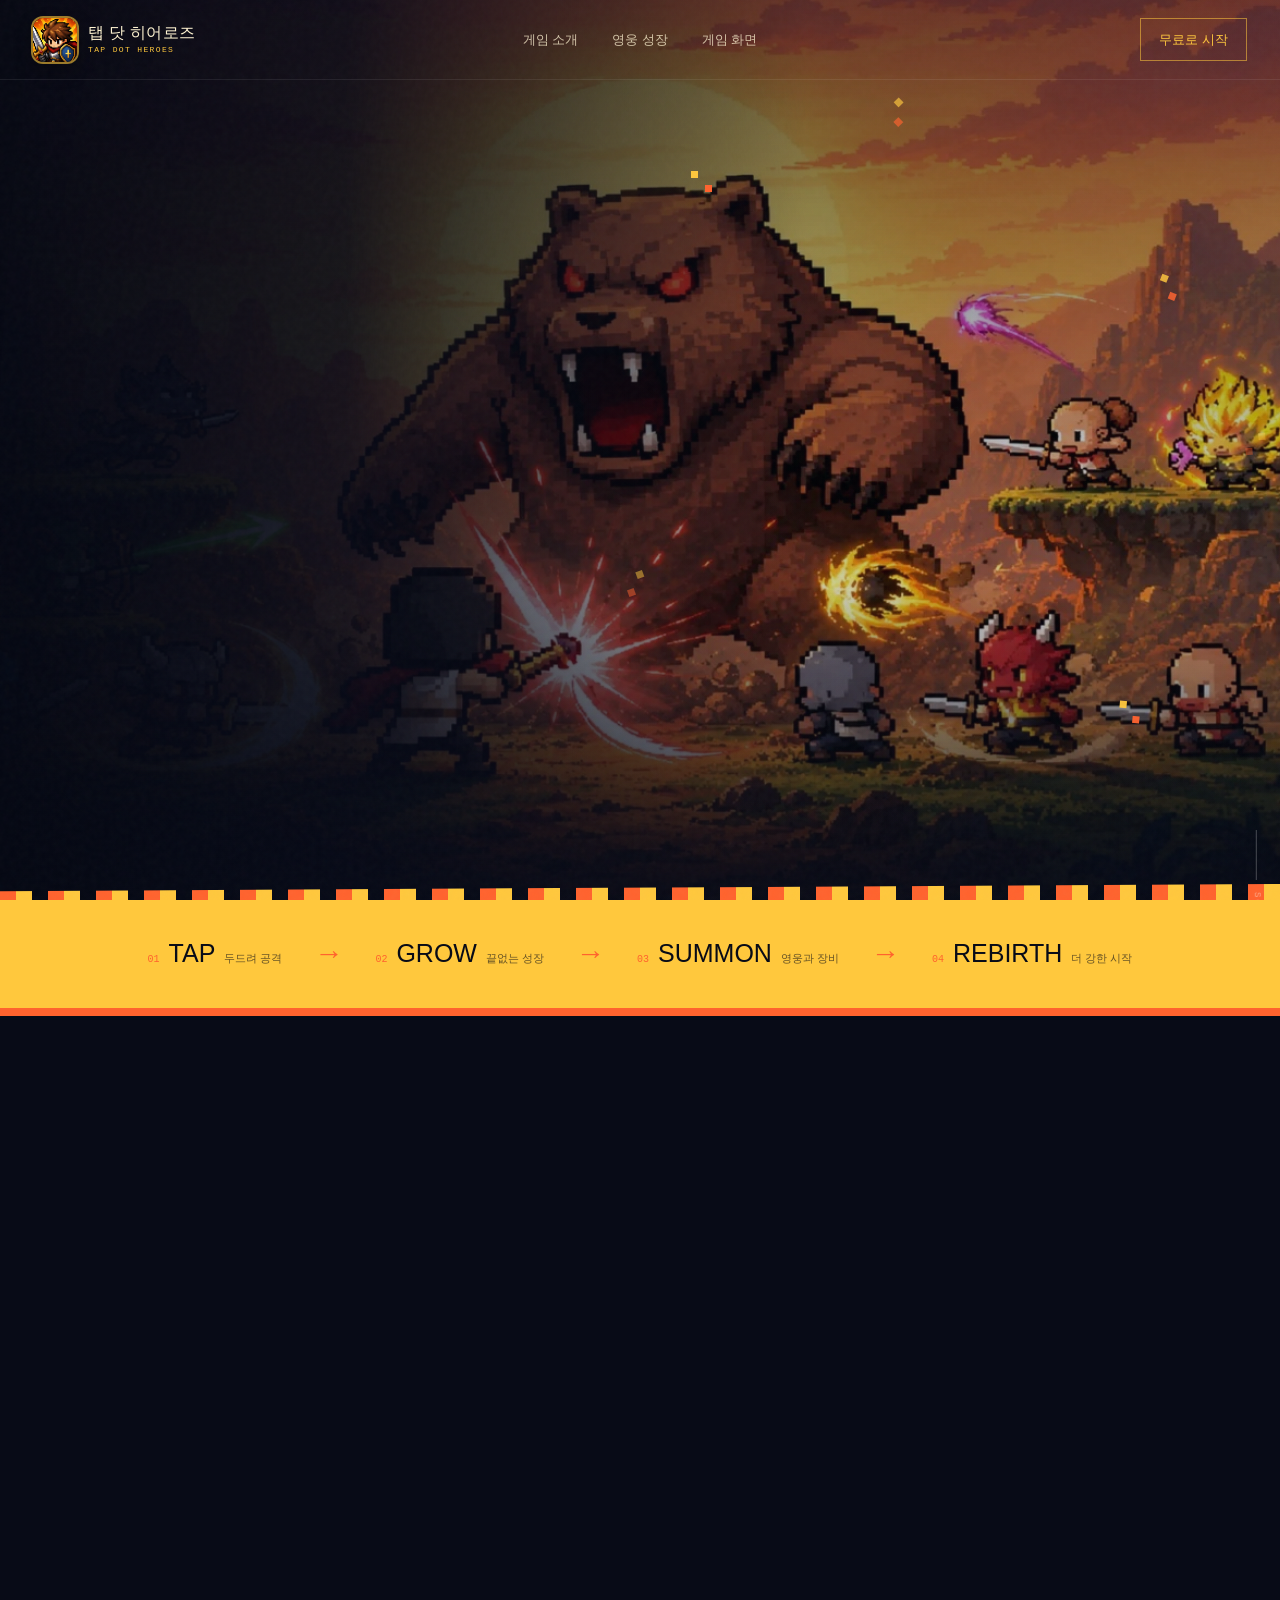
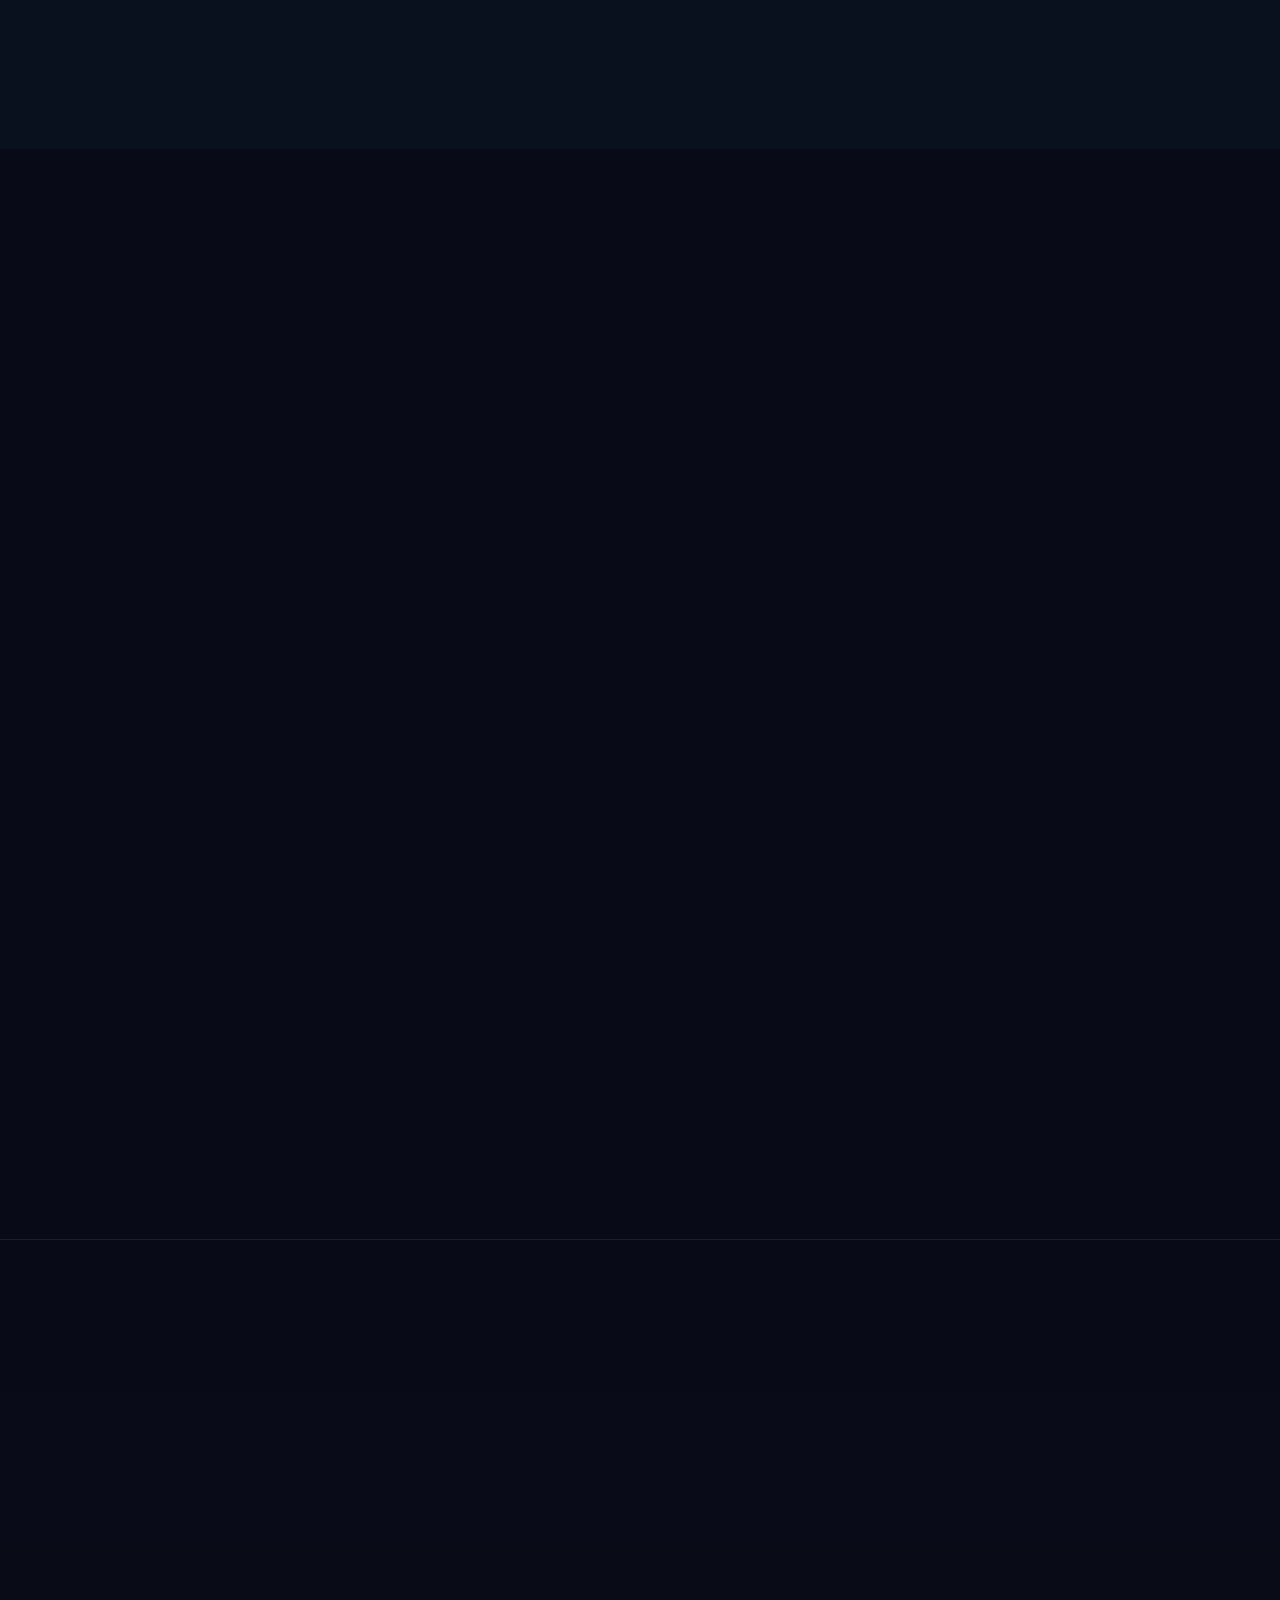
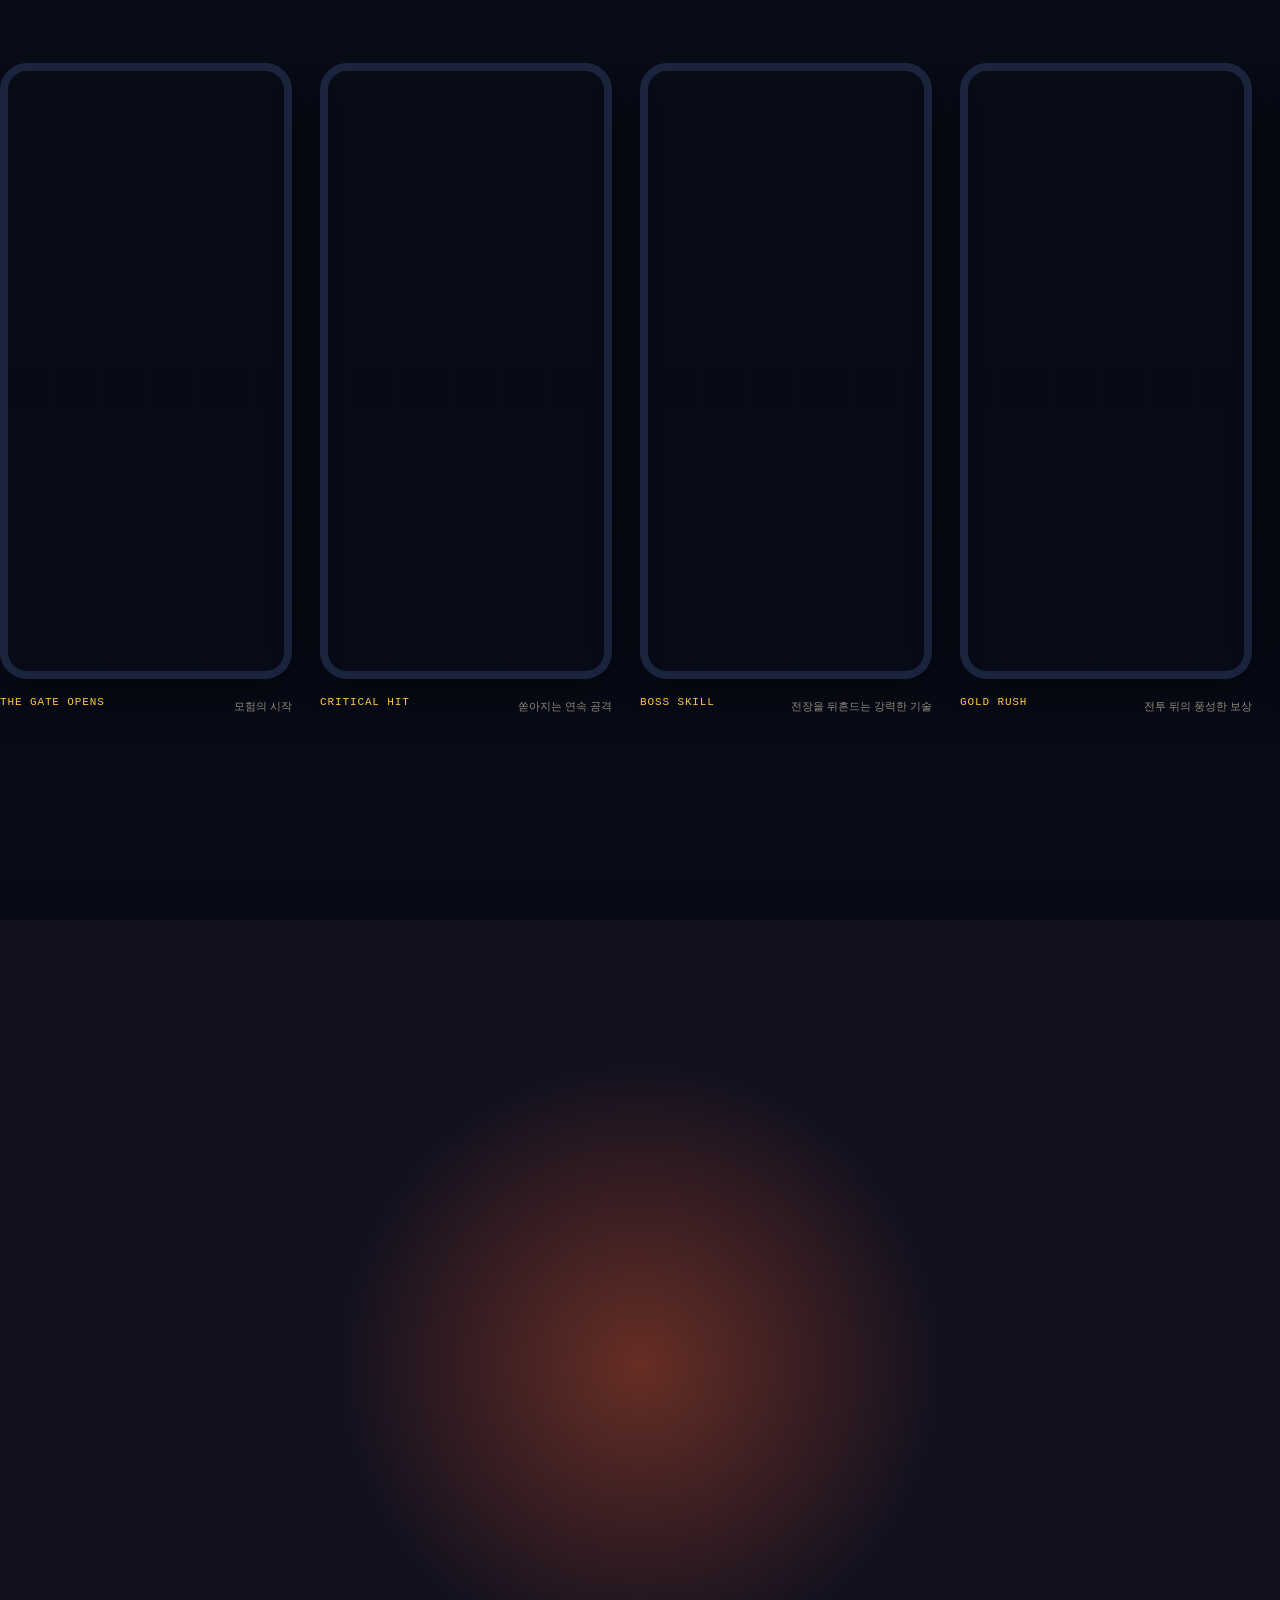
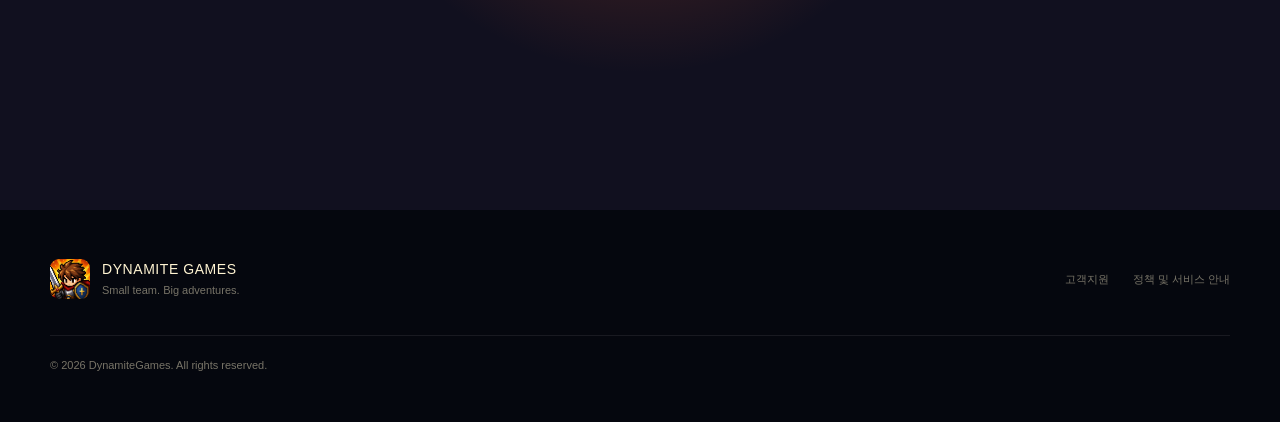
==== index.html @ 83c68916 "메인 index.html" ====
<!doctype html>
<html lang="ko">
<head>
  <meta charset="utf-8">
  <meta http-equiv="refresh" content="0; url=/games/tap-dot-heroes/">
  <link rel="canonical" href="https://dynamitegames.kr/games/tap-dot-heroes/">
  <title>Dynamite Games</title>
</head>
<body>
  <a href="/games/tap-dot-heroes/">탭 닷 히어로즈</a>
</body>
</html>
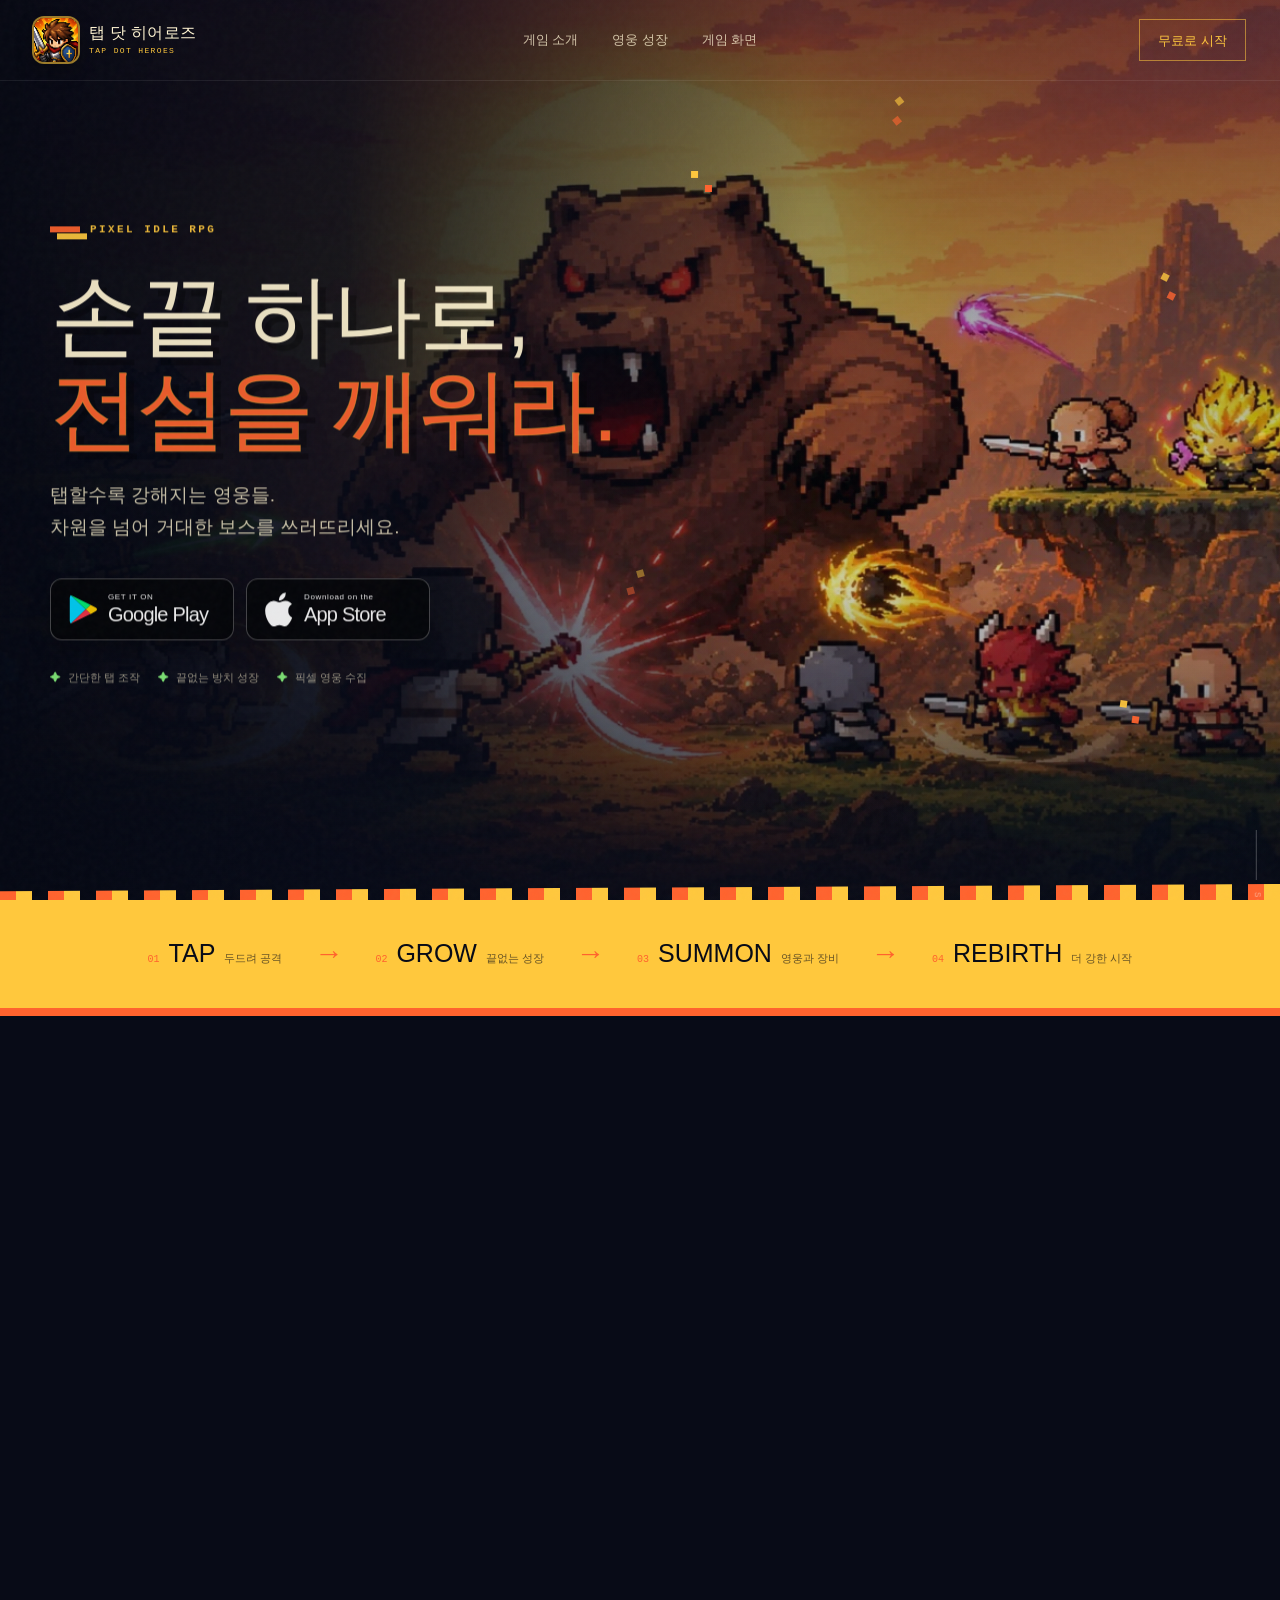
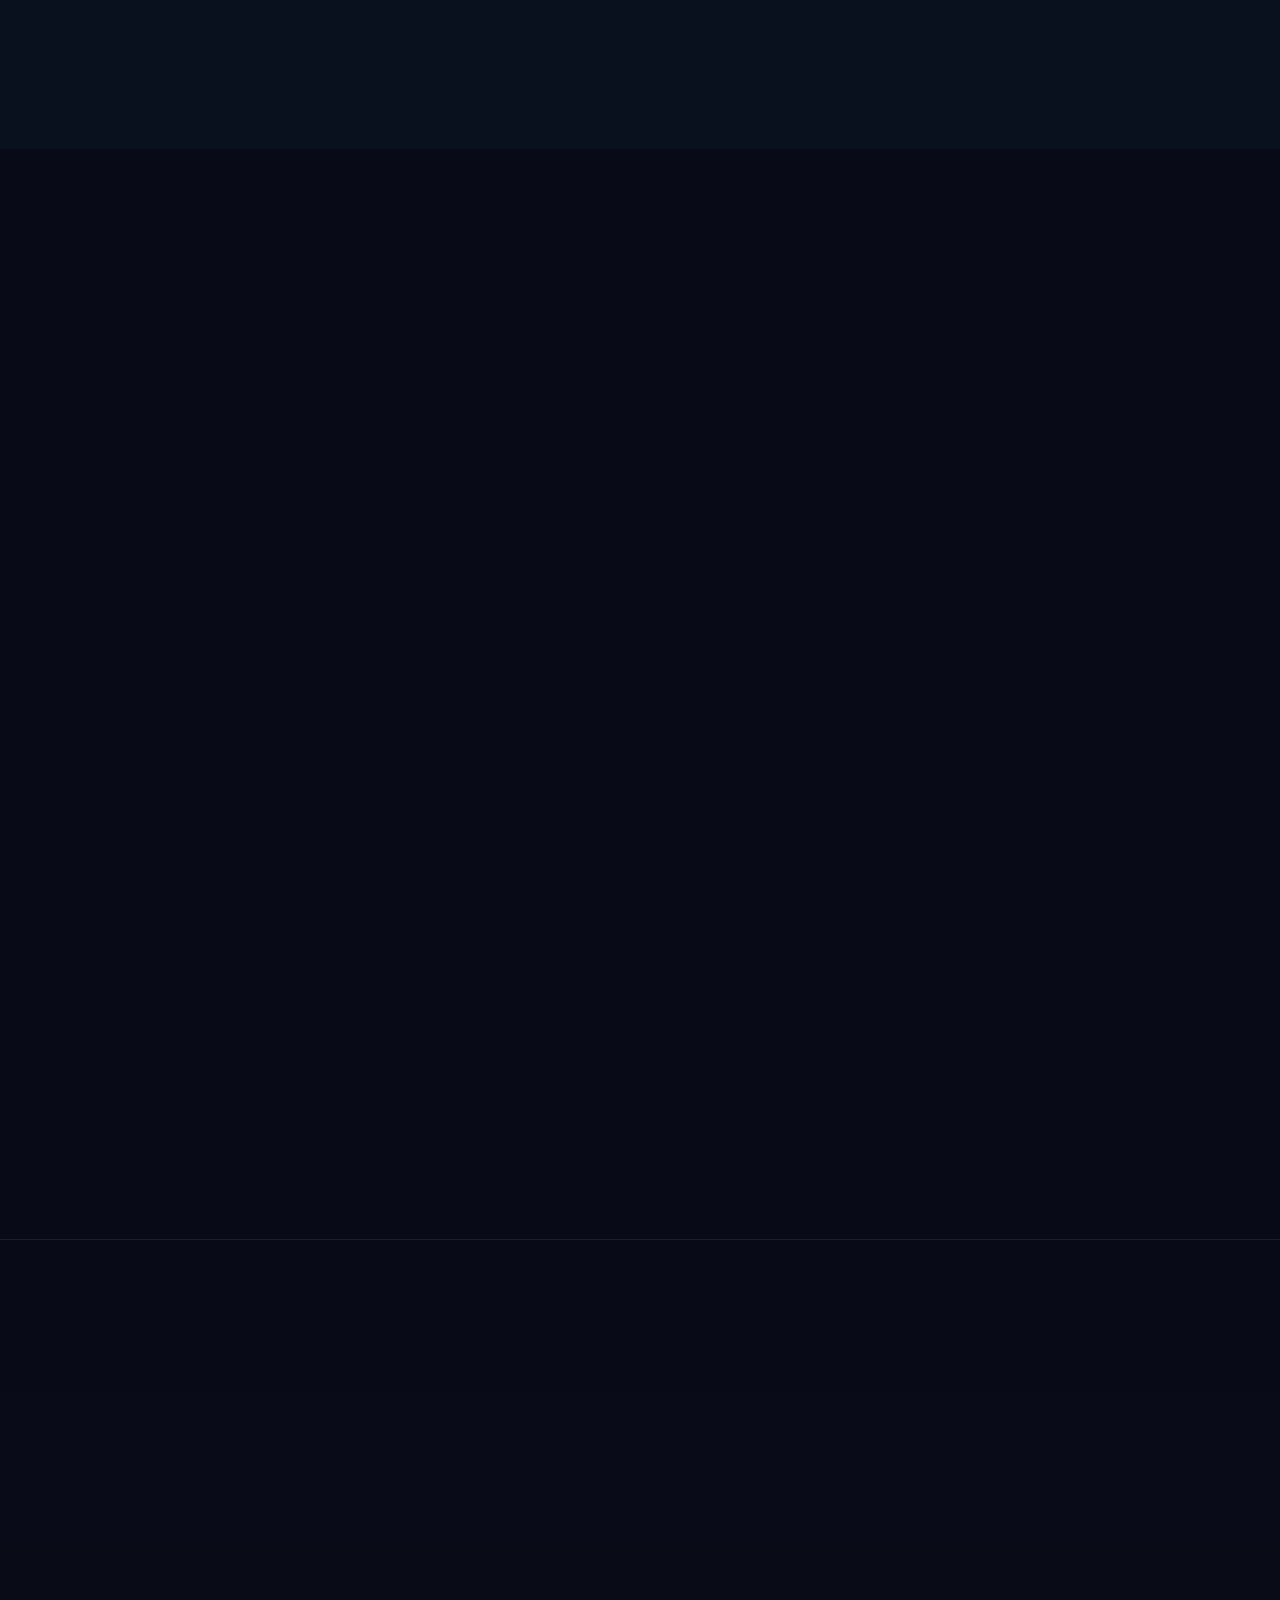
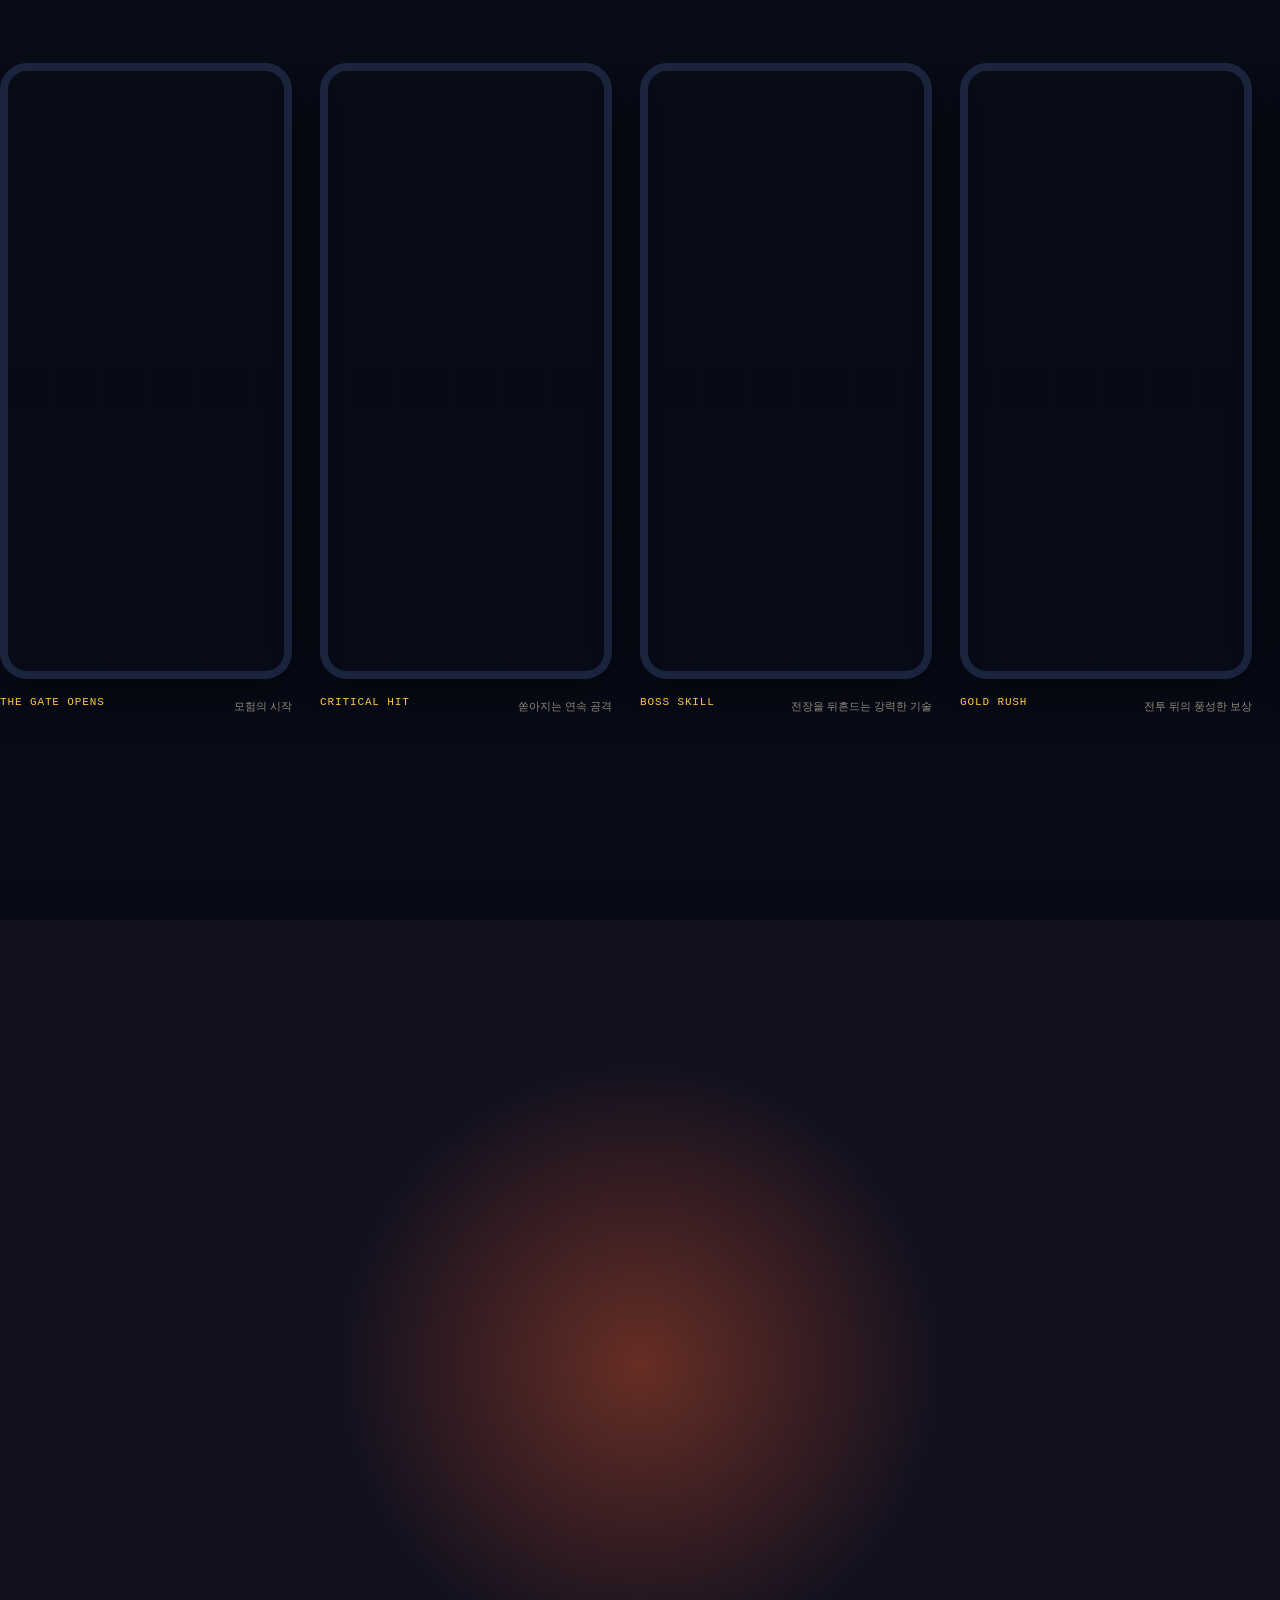
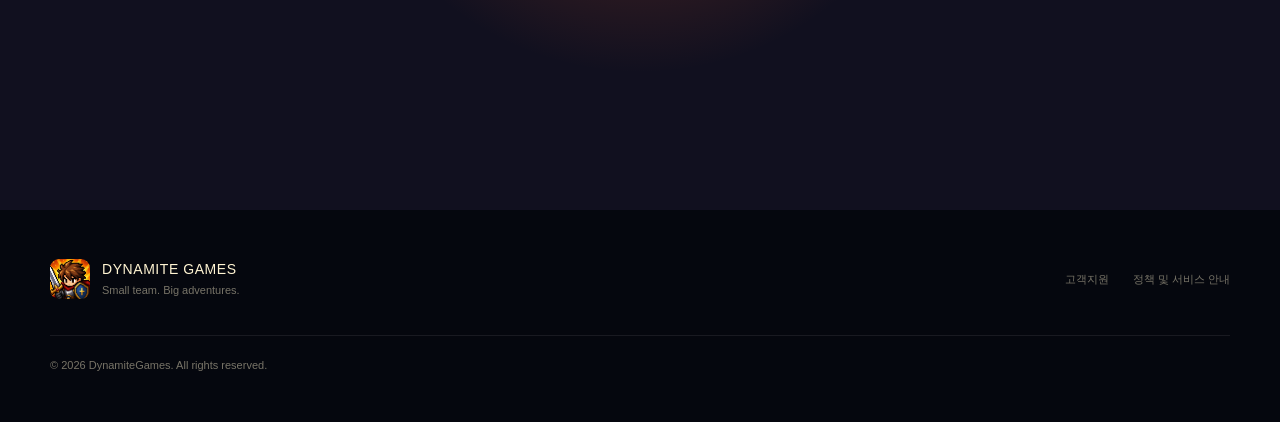
==== commit 3de2d9f6: "메인 url 수정" ====
--- a/index.html
+++ b/index.html
@@ -2,11 +2,11 @@
 <html lang="ko">
 <head>
   <meta charset="utf-8">
-  <meta http-equiv="refresh" content="0; url=/games/tap-dot-heroes/">
+  <meta http-equiv="refresh" content="0; url=./games/tap-dot-heroes/index.html">
   <link rel="canonical" href="https://dynamitegames.kr/games/tap-dot-heroes/">
   <title>Dynamite Games</title>
 </head>
 <body>
-  <a href="/games/tap-dot-heroes/">탭 닷 히어로즈</a>
+  <a href="./games/tap-dot-heroes/index.html">탭 닷 히어로즈</a>
 </body>
 </html>
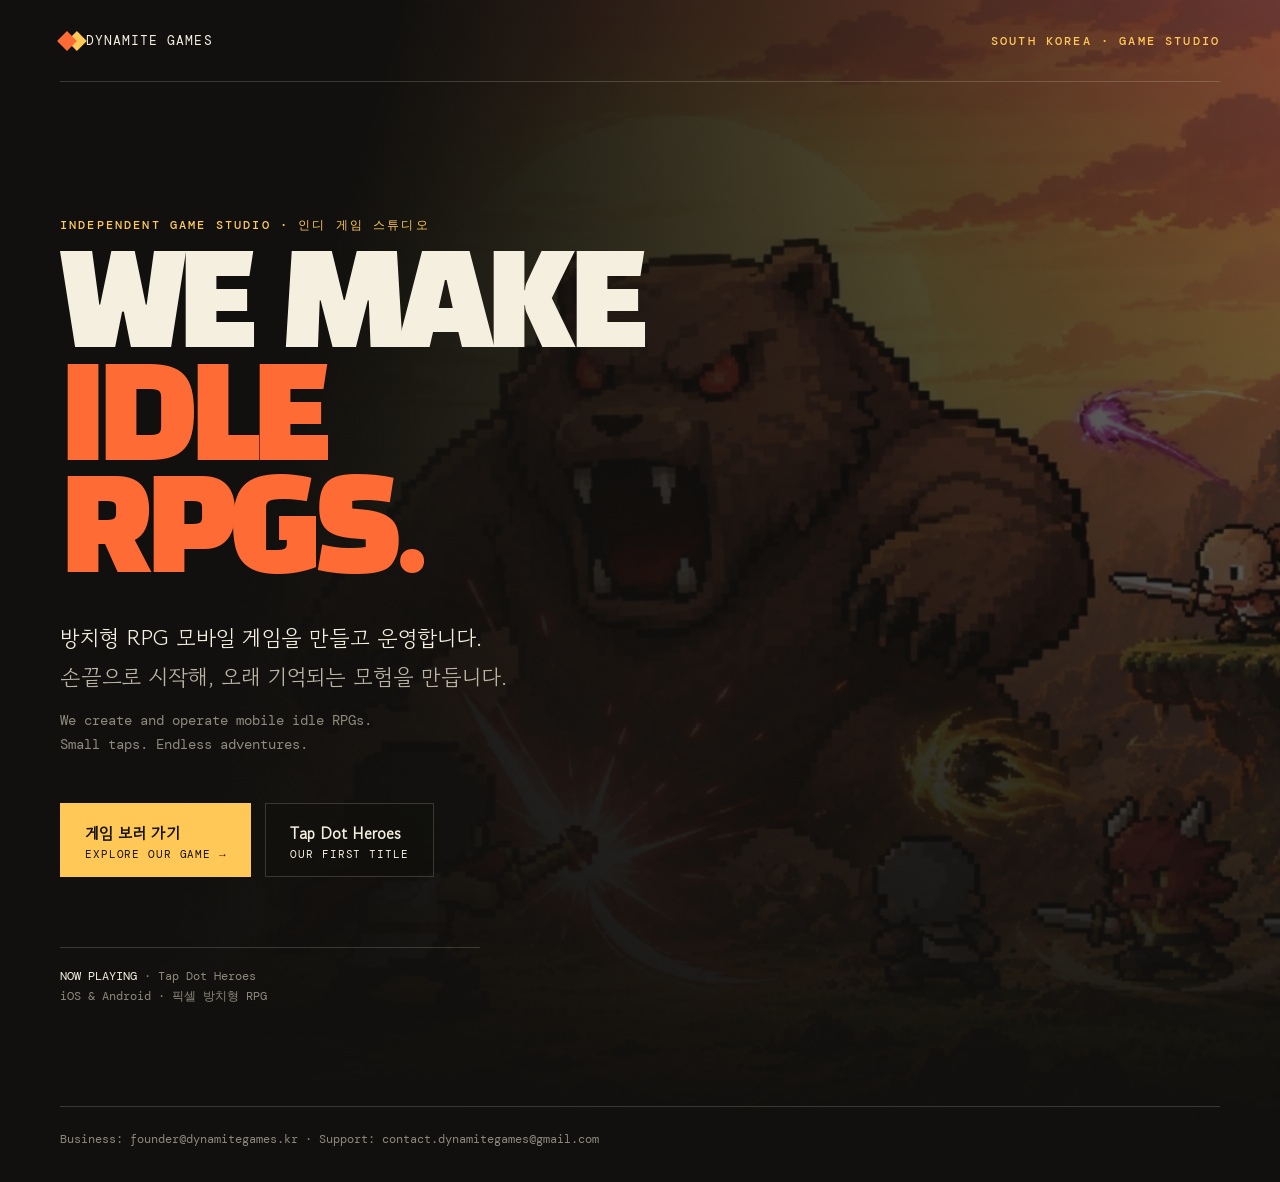
==== commit 6d283c15: "메인 페이지 수정" ====
--- a/index.html
+++ b/index.html
@@ -1,12 +1,14 @@
 <!doctype html>
 <html lang="ko">
 <head>
-  <meta charset="utf-8">
-  <meta http-equiv="refresh" content="0; url=./games/tap-dot-heroes/index.html">
-  <link rel="canonical" href="https://dynamitegames.kr/games/tap-dot-heroes/">
-  <title>Dynamite Games</title>
+  <meta charset="UTF-8" /><meta name="viewport" content="width=device-width, initial-scale=1.0" />
+  <meta name="description" content="Dynamite Games — 대한민국의 방치형 RPG 모바일 게임 스튜디오." />
+  <meta name="theme-color" content="#11100d" /><title>Dynamite Games | 방치형 RPG 모바일 게임 스튜디오</title>
+  <link rel="preconnect" href="https://fonts.googleapis.com" /><link rel="preconnect" href="https://fonts.gstatic.com" crossorigin />
+  <link href="https://fonts.googleapis.com/css2?family=Black+Han+Sans&family=DM+Mono:wght@400;500&family=Gowun+Dodum&display=swap" rel="stylesheet" />
+  <style>
+    :root{--ink:#f5efdf;--muted:#bcb5a5;--orange:#ff6b35;--yellow:#ffc857;--line:rgba(245,239,223,.18)}*{box-sizing:border-box}html,body{margin:0;min-height:100%;background:#11100d;color:var(--ink)}body{font-family:'Gowun Dodum',sans-serif;overflow-x:hidden}body:before{content:"";position:fixed;inset:0;pointer-events:none;opacity:.13;background-image:radial-gradient(#fff .7px,transparent .7px);background-size:5px 5px;mix-blend-mode:screen}.page{min-height:100vh;position:relative;isolation:isolate;overflow:hidden}.backdrop{position:absolute;inset:0;z-index:-2;background:linear-gradient(105deg,#11100d 25%,rgba(17,16,13,.72) 53%,rgba(17,16,13,.2)),url('./games/tap-dot-heroes/assets/hero-battle.webp') center/cover;filter:saturate(.82)}.backdrop:after{content:"";position:absolute;inset:0;background:linear-gradient(180deg,rgba(17,16,13,.1),#11100d 96%)}header,main{width:min(1160px,calc(100% - 48px));margin:auto}header{padding:32px 0;display:flex;justify-content:space-between;align-items:center;border-bottom:1px solid var(--line);animation:rise .8s both}.logo{display:flex;align-items:center;gap:12px;font:13px 'DM Mono',monospace;letter-spacing:.08em}.logo-mark{width:14px;height:14px;background:var(--orange);box-shadow:7px -7px var(--yellow);transform:rotate(45deg)}.kicker{color:var(--yellow);font:500 12px 'DM Mono',monospace;letter-spacing:.18em;text-transform:uppercase}main{padding:clamp(90px,15vh,170px) 0 100px}.copy{max-width:650px;animation:rise .9s .12s both}h1{margin:20px 0 26px;font:normal clamp(58px,10vw,132px)/.88 'Black Han Sans',sans-serif;letter-spacing:-.06em;text-transform:uppercase}h1 span{color:var(--orange);display:block}.intro{margin:0;max-width:530px;color:var(--muted);font-size:clamp(17px,2vw,22px);line-height:1.8}.intro strong{color:var(--ink);font-weight:normal}.intro-en{display:block;margin-top:12px;font:14px/1.7 'DM Mono',monospace;color:#8f897d}.actions{display:flex;gap:14px;flex-wrap:wrap;margin-top:46px}.button{display:inline-flex;flex-direction:column;gap:2px;padding:17px 24px 15px;text-decoration:none;color:#16120e;background:var(--yellow);border:1px solid var(--yellow);transition:.2s}.button:hover{transform:translateY(-4px);background:var(--orange);border-color:var(--orange)}.button .ko{font-size:16px;font-weight:bold}.button .en{font:11px 'DM Mono',monospace;letter-spacing:.08em;text-transform:uppercase}.button.secondary{color:var(--ink);background:rgba(17,16,13,.45);border-color:var(--line)}.button.secondary:hover{background:var(--ink);color:#11100d}.note{margin-top:70px;padding-top:18px;border-top:1px solid var(--line);width:min(100%,420px);color:#8f897d;font:12px/1.7 'DM Mono',monospace}.note b{color:var(--ink);font-weight:normal}@keyframes rise{from{opacity:0;transform:translateY(22px)}to{opacity:1;transform:none}}@media(max-width:620px){header,main{width:calc(100% - 36px)}header{padding:24px 0}main{padding-top:100px}.backdrop{background-position:62% center}h1{font-size:clamp(56px,18vw,88px)}.intro{font-size:16px}.actions,.button{width:100%}.button{align-items:center}}
+    .contact{width:min(1160px,calc(100% - 48px));margin:auto;padding:22px 0 32px;border-top:1px solid var(--line);display:flex;justify-content:space-between;gap:20px;color:#8f897d;font:12px/1.7 'DM Mono',monospace}.contact strong{color:var(--ink);font-weight:normal}.contact a{color:var(--yellow);text-decoration:none}.contact a:hover{color:var(--orange)}.page:after{content:'Business: founder@dynamitegames.kr  ·  Support: contact.dynamitegames@gmail.com';display:block;width:min(1160px,calc(100% - 48px));margin:auto;padding:22px 0 32px;border-top:1px solid var(--line);color:#8f897d;font:12px/1.7 'DM Mono',monospace}@media(max-width:620px){.contact{width:calc(100% - 36px);flex-direction:column;gap:4px}.page:after{width:calc(100% - 36px)}}
+  </style>
 </head>
-<body>
-  <a href="./games/tap-dot-heroes/index.html">탭 닷 히어로즈</a>
-</body>
-</html>+<body><div class="page"><div class="backdrop" aria-hidden="true"></div><header><div class="logo"><i class="logo-mark"></i> DYNAMITE GAMES</div><div class="kicker">SOUTH KOREA · GAME STUDIO</div></header><main><div class="copy"><div class="kicker">Independent game studio · 인디 게임 스튜디오</div><h1>We make<br /><span>idle RPGs.</span></h1><p class="intro"><strong>방치형 RPG 모바일 게임을 만들고 운영합니다.</strong><br />손끝으로 시작해, 오래 기억되는 모험을 만듭니다.<span class="intro-en">We create and operate mobile idle RPGs.<br />Small taps. Endless adventures.</span></p><div class="actions"><a class="button" href="./games/tap-dot-heroes/index.html"><span class="ko">게임 보러 가기</span><span class="en">Explore our game →</span></a><a class="button secondary" href="./games/tap-dot-heroes/index.html"><span class="ko">Tap Dot Heroes</span><span class="en">Our first title</span></a></div><div class="note"><b>NOW PLAYING</b> · Tap Dot Heroes<br />iOS &amp; Android · 픽셀 방치형 RPG</div></div></main></div></body></html>
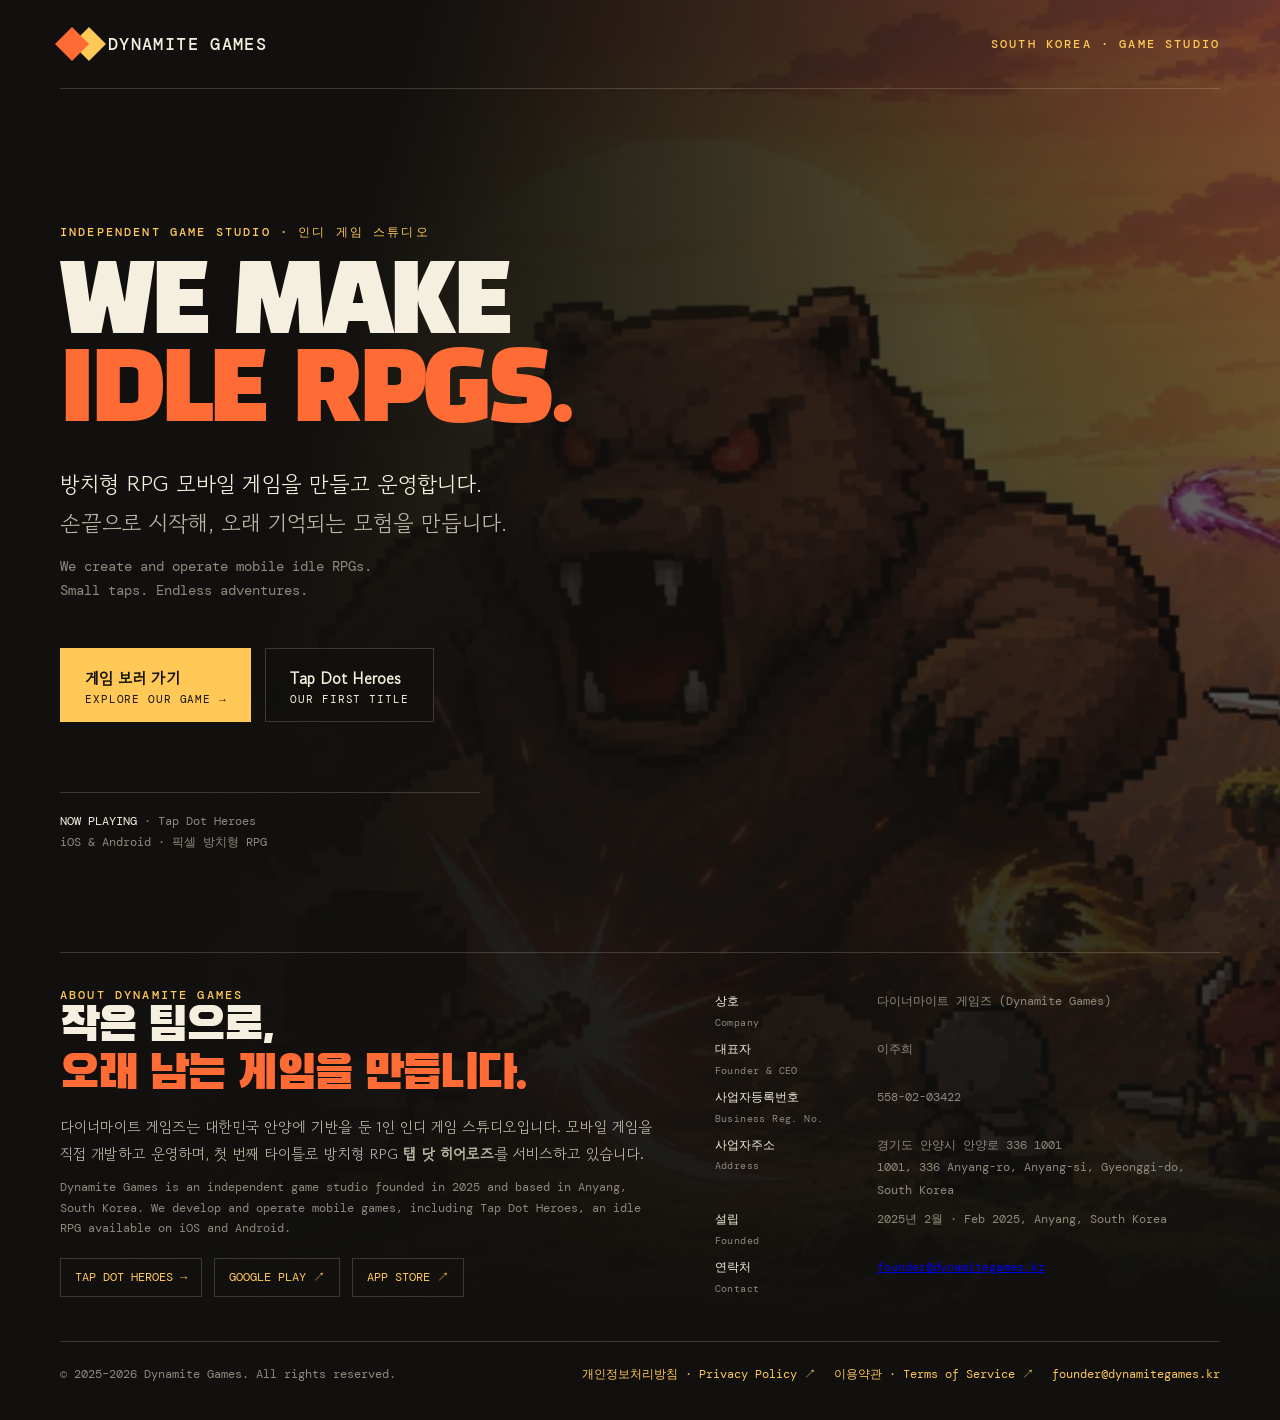
==== commit 0de37907: "Add files via upload" ====
--- a/index.html
+++ b/index.html
@@ -3,12 +3,37 @@
 <head>
   <meta charset="UTF-8" /><meta name="viewport" content="width=device-width, initial-scale=1.0" />
   <meta name="description" content="Dynamite Games — 대한민국의 방치형 RPG 모바일 게임 스튜디오." />
-  <meta name="theme-color" content="#11100d" /><title>Dynamite Games | 방치형 RPG 모바일 게임 스튜디오</title>
+  <meta name="theme-color" content="#11100d" />
+  <link rel="icon" href="data:image/svg+xml,%3Csvg xmlns='http://www.w3.org/2000/svg' viewBox='0 0 32 32'%3E%3Crect width='32' height='32' fill='%2311100d'/%3E%3Crect x='9' y='13' width='10' height='10' fill='%23ff6b35' transform='rotate(45 14 18)'/%3E%3Crect x='19' y='7' width='5' height='5' fill='%23ffc857' transform='rotate(45 21.5 9.5)'/%3E%3C/svg%3E" />
+  <link rel="canonical" href="https://dynamitegames.kr/" />
+  <meta property="og:type" content="website" />
+  <meta property="og:site_name" content="Dynamite Games" />
+  <meta property="og:title" content="Dynamite Games | Indie mobile idle RPG studio" />
+  <meta property="og:description" content="Dynamite Games is an independent studio in Anyang, South Korea, developing and operating mobile idle RPGs. Tap Dot Heroes is available on iOS and Android." />
+  <meta property="og:url" content="https://dynamitegames.kr/" />
+  <meta property="og:image" content="https://dynamitegames.kr/games/tap-dot-heroes/assets/hero-battle.webp" />
+  <meta name="twitter:card" content="summary_large_image" /><title>Dynamite Games | 방치형 RPG 모바일 게임 스튜디오</title>
   <link rel="preconnect" href="https://fonts.googleapis.com" /><link rel="preconnect" href="https://fonts.gstatic.com" crossorigin />
   <link href="https://fonts.googleapis.com/css2?family=Black+Han+Sans&family=DM+Mono:wght@400;500&family=Gowun+Dodum&display=swap" rel="stylesheet" />
   <style>
-    :root{--ink:#f5efdf;--muted:#bcb5a5;--orange:#ff6b35;--yellow:#ffc857;--line:rgba(245,239,223,.18)}*{box-sizing:border-box}html,body{margin:0;min-height:100%;background:#11100d;color:var(--ink)}body{font-family:'Gowun Dodum',sans-serif;overflow-x:hidden}body:before{content:"";position:fixed;inset:0;pointer-events:none;opacity:.13;background-image:radial-gradient(#fff .7px,transparent .7px);background-size:5px 5px;mix-blend-mode:screen}.page{min-height:100vh;position:relative;isolation:isolate;overflow:hidden}.backdrop{position:absolute;inset:0;z-index:-2;background:linear-gradient(105deg,#11100d 25%,rgba(17,16,13,.72) 53%,rgba(17,16,13,.2)),url('./games/tap-dot-heroes/assets/hero-battle.webp') center/cover;filter:saturate(.82)}.backdrop:after{content:"";position:absolute;inset:0;background:linear-gradient(180deg,rgba(17,16,13,.1),#11100d 96%)}header,main{width:min(1160px,calc(100% - 48px));margin:auto}header{padding:32px 0;display:flex;justify-content:space-between;align-items:center;border-bottom:1px solid var(--line);animation:rise .8s both}.logo{display:flex;align-items:center;gap:12px;font:13px 'DM Mono',monospace;letter-spacing:.08em}.logo-mark{width:14px;height:14px;background:var(--orange);box-shadow:7px -7px var(--yellow);transform:rotate(45deg)}.kicker{color:var(--yellow);font:500 12px 'DM Mono',monospace;letter-spacing:.18em;text-transform:uppercase}main{padding:clamp(90px,15vh,170px) 0 100px}.copy{max-width:650px;animation:rise .9s .12s both}h1{margin:20px 0 26px;font:normal clamp(58px,10vw,132px)/.88 'Black Han Sans',sans-serif;letter-spacing:-.06em;text-transform:uppercase}h1 span{color:var(--orange);display:block}.intro{margin:0;max-width:530px;color:var(--muted);font-size:clamp(17px,2vw,22px);line-height:1.8}.intro strong{color:var(--ink);font-weight:normal}.intro-en{display:block;margin-top:12px;font:14px/1.7 'DM Mono',monospace;color:#8f897d}.actions{display:flex;gap:14px;flex-wrap:wrap;margin-top:46px}.button{display:inline-flex;flex-direction:column;gap:2px;padding:17px 24px 15px;text-decoration:none;color:#16120e;background:var(--yellow);border:1px solid var(--yellow);transition:.2s}.button:hover{transform:translateY(-4px);background:var(--orange);border-color:var(--orange)}.button .ko{font-size:16px;font-weight:bold}.button .en{font:11px 'DM Mono',monospace;letter-spacing:.08em;text-transform:uppercase}.button.secondary{color:var(--ink);background:rgba(17,16,13,.45);border-color:var(--line)}.button.secondary:hover{background:var(--ink);color:#11100d}.note{margin-top:70px;padding-top:18px;border-top:1px solid var(--line);width:min(100%,420px);color:#8f897d;font:12px/1.7 'DM Mono',monospace}.note b{color:var(--ink);font-weight:normal}@keyframes rise{from{opacity:0;transform:translateY(22px)}to{opacity:1;transform:none}}@media(max-width:620px){header,main{width:calc(100% - 36px)}header{padding:24px 0}main{padding-top:100px}.backdrop{background-position:62% center}h1{font-size:clamp(56px,18vw,88px)}.intro{font-size:16px}.actions,.button{width:100%}.button{align-items:center}}
-    .contact{width:min(1160px,calc(100% - 48px));margin:auto;padding:22px 0 32px;border-top:1px solid var(--line);display:flex;justify-content:space-between;gap:20px;color:#8f897d;font:12px/1.7 'DM Mono',monospace}.contact strong{color:var(--ink);font-weight:normal}.contact a{color:var(--yellow);text-decoration:none}.contact a:hover{color:var(--orange)}.page:after{content:'Business: founder@dynamitegames.kr  ·  Support: contact.dynamitegames@gmail.com';display:block;width:min(1160px,calc(100% - 48px));margin:auto;padding:22px 0 32px;border-top:1px solid var(--line);color:#8f897d;font:12px/1.7 'DM Mono',monospace}@media(max-width:620px){.contact{width:calc(100% - 36px);flex-direction:column;gap:4px}.page:after{width:calc(100% - 36px)}}
+    :root{--ink:#f5efdf;--muted:#bcb5a5;--orange:#ff6b35;--yellow:#ffc857;--line:rgba(245,239,223,.18)}*{box-sizing:border-box}html,body{margin:0;min-height:100%;background:#11100d;color:var(--ink)}body{font-family:'Gowun Dodum',sans-serif;overflow-x:hidden}body:before{content:"";position:fixed;inset:0;pointer-events:none;opacity:.13;background-image:radial-gradient(#fff .7px,transparent .7px);background-size:5px 5px;mix-blend-mode:screen}.page{min-height:100vh;position:relative;isolation:isolate;overflow:hidden}.backdrop{position:absolute;inset:0;z-index:-2;background:linear-gradient(105deg,#11100d 25%,rgba(17,16,13,.72) 53%,rgba(17,16,13,.2)),url('./games/tap-dot-heroes/assets/hero-battle.webp') center/cover;filter:saturate(.82)}.backdrop:after{content:"";position:absolute;inset:0;background:linear-gradient(180deg,rgba(17,16,13,.1),#11100d 96%)}header,main{width:min(1160px,calc(100% - 48px));margin:auto}header{padding:32px 0;display:flex;justify-content:space-between;align-items:center;border-bottom:1px solid var(--line);animation:rise .8s both}.logo{display:flex;align-items:center;gap:16px;font:500 17px 'DM Mono',monospace;letter-spacing:.08em}.logo-mark{width:24px;height:24px;background:var(--orange);box-shadow:12px -12px var(--yellow);transform:rotate(45deg);margin-right:8px}.kicker{color:var(--yellow);font:500 12px 'DM Mono',monospace;letter-spacing:.18em;text-transform:uppercase}main{padding:clamp(90px,15vh,170px) 0 100px}.copy{max-width:650px;animation:rise .9s .12s both}h1{margin:20px 0 26px;font:normal clamp(48px,7.5vw,96px)/.92 'Black Han Sans',sans-serif;letter-spacing:-.04em;text-transform:uppercase}h1 span{color:var(--orange);display:block}.intro{margin:0;max-width:530px;color:var(--muted);font-size:clamp(17px,2vw,22px);line-height:1.8}.intro strong{color:var(--ink);font-weight:normal}.intro-en{display:block;margin-top:12px;font:14px/1.7 'DM Mono',monospace;color:#8f897d}.actions{display:flex;gap:14px;flex-wrap:wrap;margin-top:46px}.button{display:inline-flex;flex-direction:column;gap:2px;padding:17px 24px 15px;text-decoration:none;color:#16120e;background:var(--yellow);border:1px solid var(--yellow);transition:.2s}.button:hover{transform:translateY(-4px);background:var(--orange);border-color:var(--orange)}.button .ko{font-size:16px;font-weight:bold}.button .en{font:11px 'DM Mono',monospace;letter-spacing:.08em;text-transform:uppercase}.button.secondary{color:var(--ink);background:rgba(17,16,13,.45);border-color:var(--line)}.button.secondary:hover{background:var(--ink);color:#11100d}.note{margin-top:70px;padding-top:18px;border-top:1px solid var(--line);width:min(100%,420px);color:#8f897d;font:12px/1.7 'DM Mono',monospace}.note b{color:var(--ink);font-weight:normal}@keyframes rise{from{opacity:0;transform:translateY(22px)}to{opacity:1;transform:none}}@media(max-width:620px){.logo{font-size:15px;gap:12px}.logo-mark{width:20px;height:20px;box-shadow:10px -10px var(--yellow)}header,main{width:calc(100% - 36px)}header{padding:24px 0}main{padding-top:100px}.backdrop{background-position:62% center}h1{font-size:clamp(46px,15vw,72px)}.intro{font-size:16px}.actions,.button{width:100%}.button{align-items:center}}
+    
+  .company{width:min(1160px,calc(100% - 48px));margin:0 auto;padding:34px 0 40px;border-top:1px solid var(--line);display:grid;grid-template-columns:1.2fr 1fr;gap:48px}.company h2{margin:0 0 14px;font:normal clamp(30px,4vw,48px)/1 "Black Han Sans",sans-serif;letter-spacing:-.04em}.company h2 span{color:var(--orange)}.company p{margin:0;color:var(--muted);font-size:15px;line-height:1.8}.company .en{display:block;margin-top:10px;color:#8f897d;font:12px/1.7 "DM Mono",monospace}.company-details{color:#8f897d;font:12px/1.9 "DM Mono",monospace}.company-details strong{color:var(--ink);font-weight:normal}.store-links{display:flex;gap:12px;flex-wrap:wrap;margin-top:20px}.store-links a{padding:10px 14px;border:1px solid var(--line);color:var(--yellow);text-decoration:none;font:12px "DM Mono",monospace}.store-links a:hover{border-color:var(--yellow);color:var(--orange)}@media(max-width:620px){.company{width:calc(100% - 36px);grid-template-columns:1fr;gap:28px}.company-details{font-size:11px}}
+    .company-details div{display:grid;grid-template-columns:150px 1fr;gap:12px;padding:3px 0}.company-details strong span{display:block;color:#8f897d;font-size:10px;letter-spacing:.04em}
+    .site-footer{width:min(1160px,calc(100% - 48px));margin:0 auto;padding:22px 0 36px;border-top:1px solid var(--line);display:flex;justify-content:space-between;flex-wrap:wrap;gap:12px 24px;color:#8f897d;font:12px/1.7 'DM Mono',monospace}.site-footer a{color:var(--yellow);text-decoration:none}.site-footer a:hover{color:var(--orange)}.site-footer nav{display:flex;gap:18px;flex-wrap:wrap}
+    a:focus-visible{outline:2px solid var(--yellow);outline-offset:3px}
+    @media(max-width:620px){.company-details div{grid-template-columns:1fr;gap:0}.site-footer{width:calc(100% - 36px)}}
   </style>
 </head>
-<body><div class="page"><div class="backdrop" aria-hidden="true"></div><header><div class="logo"><i class="logo-mark"></i> DYNAMITE GAMES</div><div class="kicker">SOUTH KOREA · GAME STUDIO</div></header><main><div class="copy"><div class="kicker">Independent game studio · 인디 게임 스튜디오</div><h1>We make<br /><span>idle RPGs.</span></h1><p class="intro"><strong>방치형 RPG 모바일 게임을 만들고 운영합니다.</strong><br />손끝으로 시작해, 오래 기억되는 모험을 만듭니다.<span class="intro-en">We create and operate mobile idle RPGs.<br />Small taps. Endless adventures.</span></p><div class="actions"><a class="button" href="./games/tap-dot-heroes/index.html"><span class="ko">게임 보러 가기</span><span class="en">Explore our game →</span></a><a class="button secondary" href="./games/tap-dot-heroes/index.html"><span class="ko">Tap Dot Heroes</span><span class="en">Our first title</span></a></div><div class="note"><b>NOW PLAYING</b> · Tap Dot Heroes<br />iOS &amp; Android · 픽셀 방치형 RPG</div></div></main></div></body></html>
+<body><div class="page"><div class="backdrop" aria-hidden="true"></div><header><div class="logo"><i class="logo-mark"></i> DYNAMITE GAMES</div><div class="kicker">SOUTH KOREA · GAME STUDIO</div></header><main><div class="copy"><div class="kicker">Independent game studio · 인디 게임 스튜디오</div><h1>We make<br /><span>idle RPGs.</span></h1><p class="intro"><strong>방치형 RPG 모바일 게임을 만들고 운영합니다.</strong><br />손끝으로 시작해, 오래 기억되는 모험을 만듭니다.<span class="intro-en" lang="en">We create and operate mobile idle RPGs.<br />Small taps. Endless adventures.</span></p><div class="actions"><a class="button" href="./games/tap-dot-heroes/index.html"><span class="ko">게임 보러 가기</span><span class="en">Explore our game →</span></a><a class="button secondary" href="./games/tap-dot-heroes/index.html"><span class="ko">Tap Dot Heroes</span><span class="en">Our first title</span></a></div><div class="note"><b>NOW PLAYING</b> · Tap Dot Heroes<br />iOS &amp; Android · 픽셀 방치형 RPG</div></div></main><section class="company" id="about" aria-labelledby="about-title"><div><div class="kicker">ABOUT DYNAMITE GAMES</div><h2 id="about-title">작은 팀으로,<br /><span>오래 남는 게임을 만듭니다.</span></h2><p>다이너마이트 게임즈는 대한민국 안양에 기반을 둔 1인 인디 게임 스튜디오입니다. 모바일 게임을 직접 개발하고 운영하며, 첫 번째 타이틀로 방치형 RPG <strong>탭 닷 히어로즈</strong>를 서비스하고 있습니다.</p><span class="en" lang="en">Dynamite Games is an independent game studio founded in 2025 and based in Anyang, South Korea. We develop and operate mobile games, including Tap Dot Heroes, an idle RPG available on iOS and Android.</span><div class="store-links"><a href="./games/tap-dot-heroes/index.html">TAP DOT HEROES →</a><a href="https://play.google.com/store/apps/details?id=com.dynamitegames.tapdotheroes" target="_blank" rel="noopener noreferrer">GOOGLE PLAY ↗</a><a href="https://apps.apple.com/kr/app/id6753194721" target="_blank" rel="noopener noreferrer">APP STORE ↗</a></div></div><div class="company-details">
+<div><strong>상호<span>Company</span></strong><span>다이너마이트 게임즈 (Dynamite Games)</span></div>
+<div><strong>대표자<span>Founder &amp; CEO</span></strong><span>이주희</span></div>
+<div><strong>사업자등록번호<span>Business Reg. No.</span></strong><span>558-02-03422</span></div>
+<div><strong>사업자주소<span>Address</span></strong><span>경기도 안양시 안양로 336 1001<br /><span lang="en">1001, 336 Anyang-ro, Anyang-si, Gyeonggi-do, South Korea</span></span></div>
+<div><strong>설립<span>Founded</span></strong><span>2025년 2월 · Feb 2025, Anyang, South Korea</span></div>
+<div><strong>연락처<span>Contact</span></strong><a href="mailto:founder@dynamitegames.kr">founder@dynamitegames.kr</a></div>
+</div></section><footer class="site-footer"><span>© 2025–2026 Dynamite Games. All rights reserved.</span><nav aria-label="Legal">
+    <a href="https://dynamitegames-dev.blogspot.com/2025/07/tap-dot-heroes-privacy-policy.html" target="_blank" rel="noopener noreferrer">개인정보처리방침 · Privacy Policy ↗</a>
+    <a href="https://dynamitegames-dev.blogspot.com/2026/10/tap-dot-heroes-terms-of-service.html" target="_blank" rel="noopener noreferrer">이용약관 · Terms of Service ↗</a>
+    <!-- <a href="https://www.linkedin.com/in/YOUR-ID" target="_blank" rel="noopener noreferrer">LinkedIn ↗</a> -->
+    <a href="mailto:founder@dynamitegames.kr">founder@dynamitegames.kr</a></nav></footer></div></body></html>
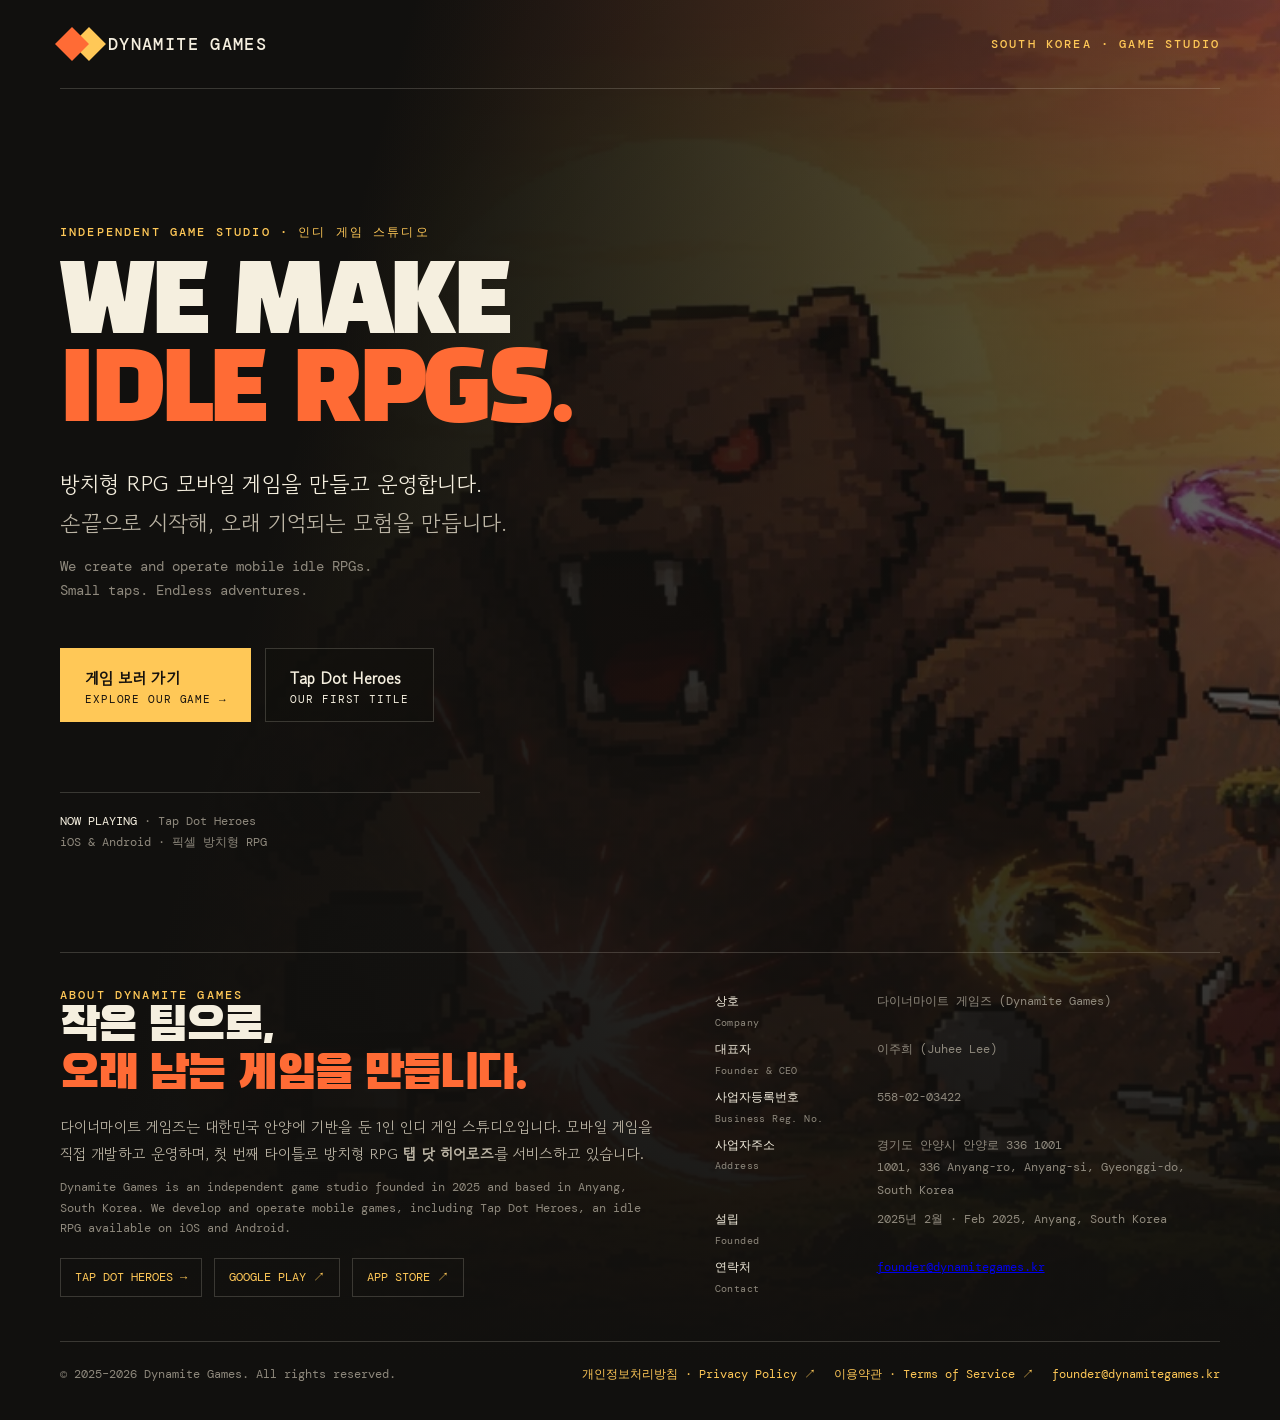
==== commit 7a78c74a: "Add files via upload" ====
--- a/index.html
+++ b/index.html
@@ -27,7 +27,7 @@
 </head>
 <body><div class="page"><div class="backdrop" aria-hidden="true"></div><header><div class="logo"><i class="logo-mark"></i> DYNAMITE GAMES</div><div class="kicker">SOUTH KOREA · GAME STUDIO</div></header><main><div class="copy"><div class="kicker">Independent game studio · 인디 게임 스튜디오</div><h1>We make<br /><span>idle RPGs.</span></h1><p class="intro"><strong>방치형 RPG 모바일 게임을 만들고 운영합니다.</strong><br />손끝으로 시작해, 오래 기억되는 모험을 만듭니다.<span class="intro-en" lang="en">We create and operate mobile idle RPGs.<br />Small taps. Endless adventures.</span></p><div class="actions"><a class="button" href="./games/tap-dot-heroes/index.html"><span class="ko">게임 보러 가기</span><span class="en">Explore our game →</span></a><a class="button secondary" href="./games/tap-dot-heroes/index.html"><span class="ko">Tap Dot Heroes</span><span class="en">Our first title</span></a></div><div class="note"><b>NOW PLAYING</b> · Tap Dot Heroes<br />iOS &amp; Android · 픽셀 방치형 RPG</div></div></main><section class="company" id="about" aria-labelledby="about-title"><div><div class="kicker">ABOUT DYNAMITE GAMES</div><h2 id="about-title">작은 팀으로,<br /><span>오래 남는 게임을 만듭니다.</span></h2><p>다이너마이트 게임즈는 대한민국 안양에 기반을 둔 1인 인디 게임 스튜디오입니다. 모바일 게임을 직접 개발하고 운영하며, 첫 번째 타이틀로 방치형 RPG <strong>탭 닷 히어로즈</strong>를 서비스하고 있습니다.</p><span class="en" lang="en">Dynamite Games is an independent game studio founded in 2025 and based in Anyang, South Korea. We develop and operate mobile games, including Tap Dot Heroes, an idle RPG available on iOS and Android.</span><div class="store-links"><a href="./games/tap-dot-heroes/index.html">TAP DOT HEROES →</a><a href="https://play.google.com/store/apps/details?id=com.dynamitegames.tapdotheroes" target="_blank" rel="noopener noreferrer">GOOGLE PLAY ↗</a><a href="https://apps.apple.com/kr/app/id6753194721" target="_blank" rel="noopener noreferrer">APP STORE ↗</a></div></div><div class="company-details">
 <div><strong>상호<span>Company</span></strong><span>다이너마이트 게임즈 (Dynamite Games)</span></div>
-<div><strong>대표자<span>Founder &amp; CEO</span></strong><span>이주희</span></div>
+<div><strong>대표자<span>Founder &amp; CEO</span></strong><span>이주희 (Juhee Lee)</span></div>
 <div><strong>사업자등록번호<span>Business Reg. No.</span></strong><span>558-02-03422</span></div>
 <div><strong>사업자주소<span>Address</span></strong><span>경기도 안양시 안양로 336 1001<br /><span lang="en">1001, 336 Anyang-ro, Anyang-si, Gyeonggi-do, South Korea</span></span></div>
 <div><strong>설립<span>Founded</span></strong><span>2025년 2월 · Feb 2025, Anyang, South Korea</span></div>
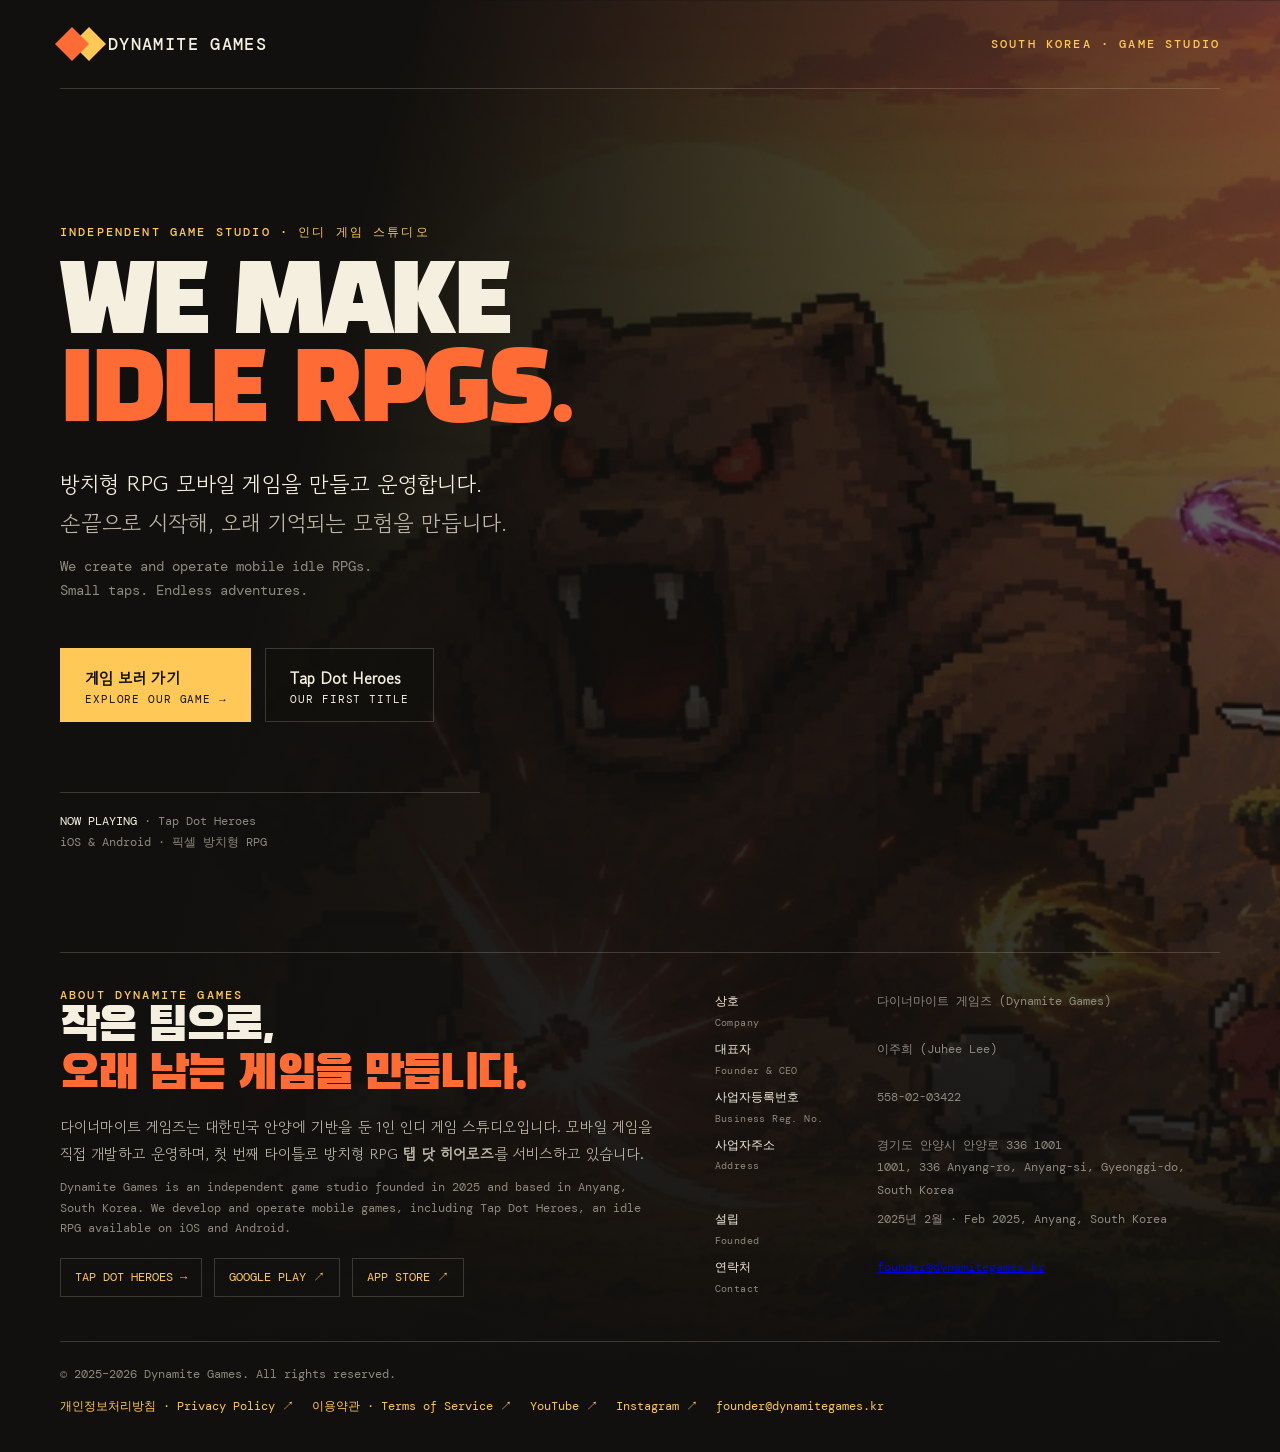
==== commit 2ad25c81: "Add files via upload" ====
--- a/index.html
+++ b/index.html
@@ -35,5 +35,7 @@
 </div></section><footer class="site-footer"><span>© 2025–2026 Dynamite Games. All rights reserved.</span><nav aria-label="Legal">
     <a href="https://dynamitegames-dev.blogspot.com/2025/07/tap-dot-heroes-privacy-policy.html" target="_blank" rel="noopener noreferrer">개인정보처리방침 · Privacy Policy ↗</a>
     <a href="https://dynamitegames-dev.blogspot.com/2026/10/tap-dot-heroes-terms-of-service.html" target="_blank" rel="noopener noreferrer">이용약관 · Terms of Service ↗</a>
+    <a href="https://www.youtube.com/@DynamiteGamesKR" target="_blank" rel="noopener noreferrer">YouTube ↗</a>
+    <a href="https://www.instagram.com/dynamitegames.kr" target="_blank" rel="noopener noreferrer">Instagram ↗</a>
     <!-- <a href="https://www.linkedin.com/in/YOUR-ID" target="_blank" rel="noopener noreferrer">LinkedIn ↗</a> -->
     <a href="mailto:founder@dynamitegames.kr">founder@dynamitegames.kr</a></nav></footer></div></body></html>
